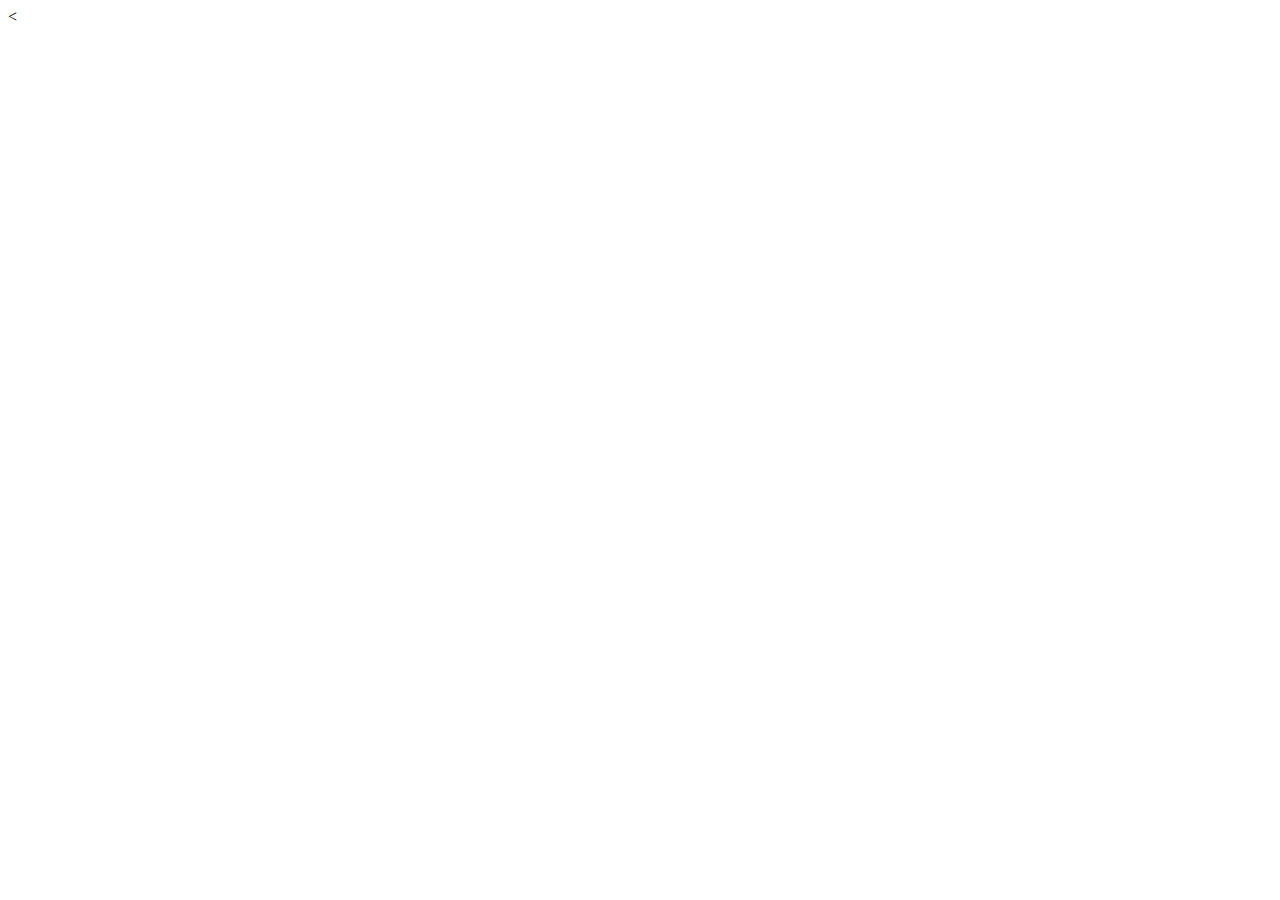
==== pages/shop.html @ 3d235d92 ":sparkles: Add: Add layout of home, featured, collection, women sneakers and offer section" ====
<!DOCTYPE html>
<html lang="en">
    <head>
        <meta charset="UTF-8">
        <meta name="viewport" content="width=device-width, initial-scale=1.0">

        <!-- ===== CSS ===== -->
        <

        <!-- ===== BOX ICONS ===== -->
        

        <title>Responsive Ecommerce Website Sneakers</title>
    </head>
    <body>

        <!--===== HEADER =====-->
        

        <main class="l-main">
            
        </main>

        <!--===== FOOTER =====-->
        

        <!--===== MAIN JS =====-->
        
    </body>
</html>
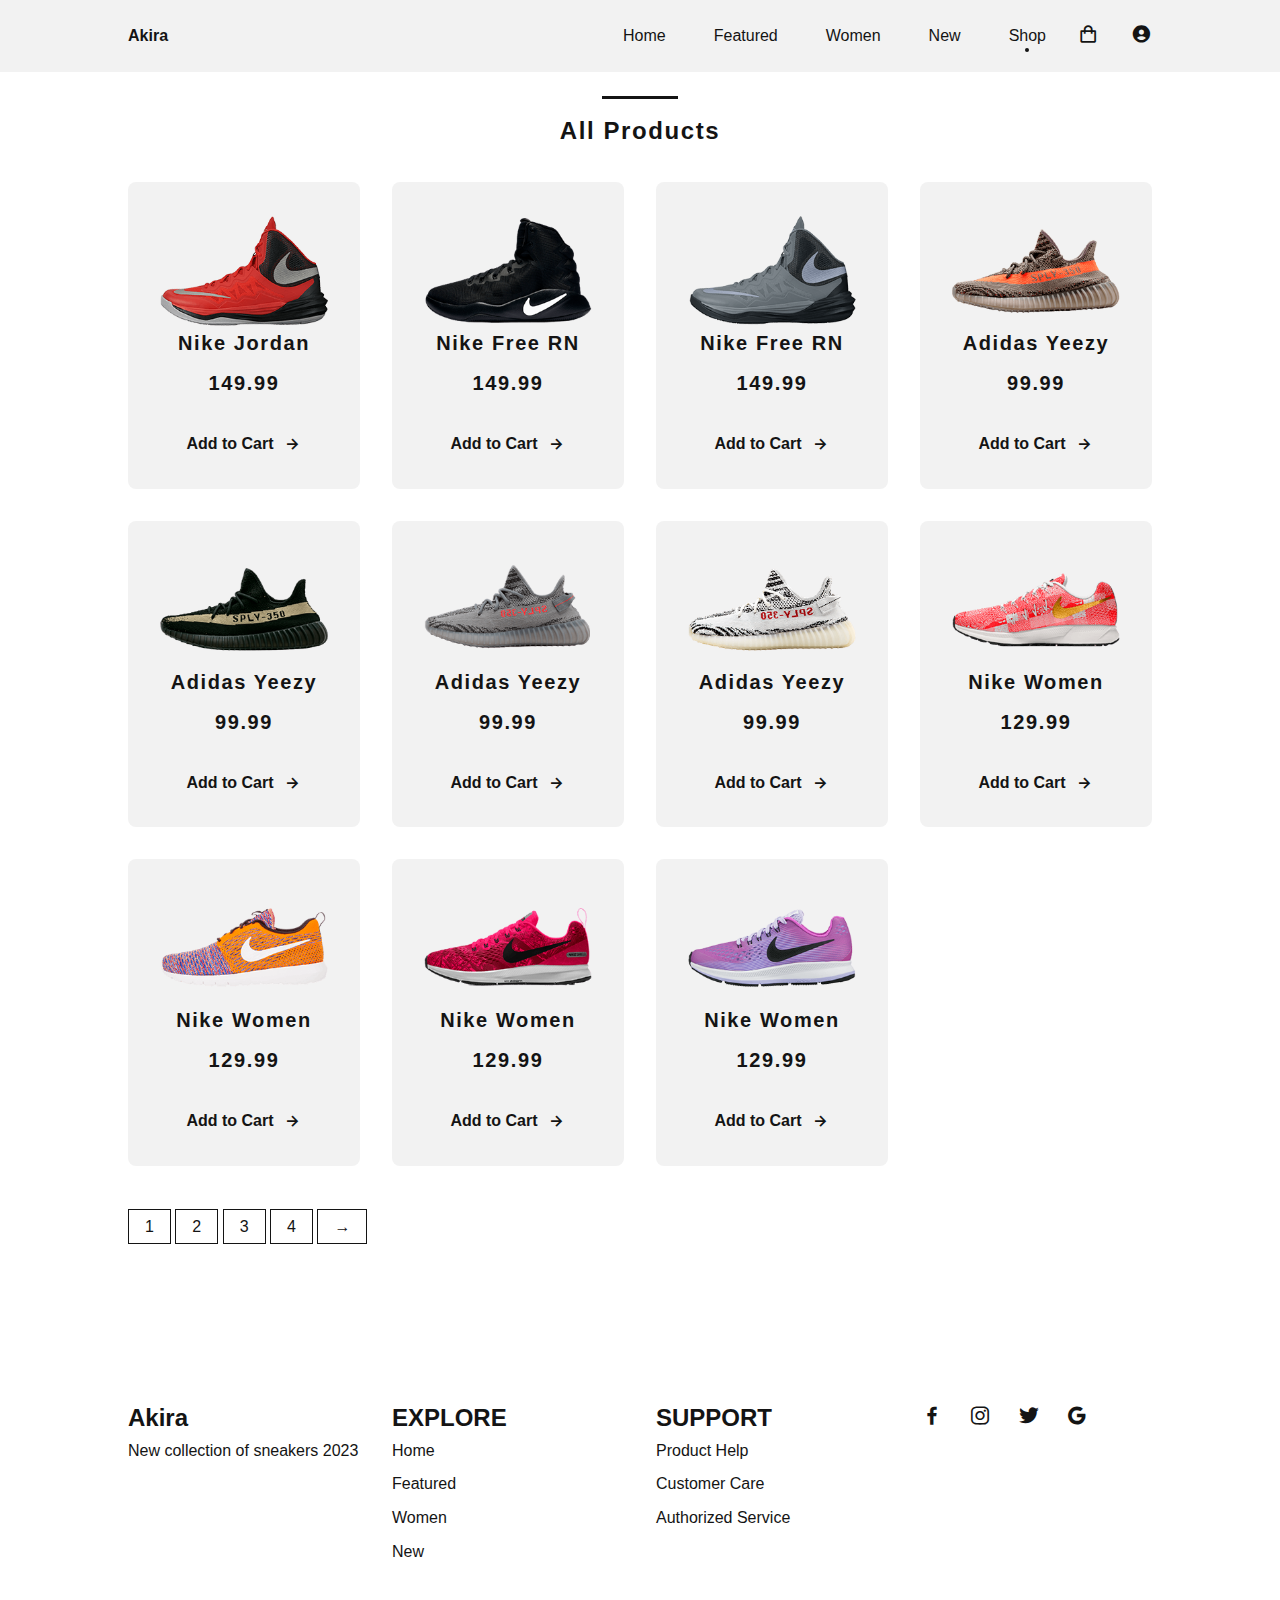
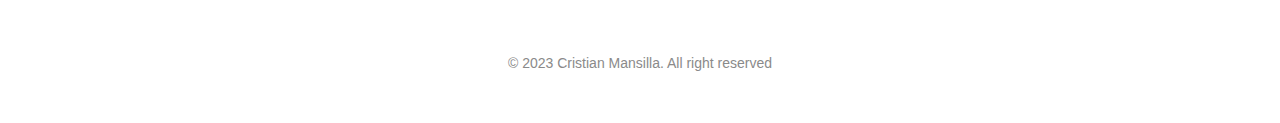
==== commit 6a3cfe6e: ":sparkles: Add: Add render of sneakers with fetch API" ====
--- a/pages/shop.html
+++ b/pages/shop.html
@@ -3,28 +3,184 @@
     <head>
         <meta charset="UTF-8">
         <meta name="viewport" content="width=device-width, initial-scale=1.0">
-
-        <!-- ===== CSS ===== -->
-        <
-
-        <!-- ===== BOX ICONS ===== -->
-        
-
-        <title>Responsive Ecommerce Website Sneakers</title>
+        <link rel="stylesheet" href="../assets/css/style.css">
+        <link rel="stylesheet" href="../assets/css/mediaqueries.css">
+        <link href='https://unpkg.com/boxicons@2.1.4/css/boxicons.min.css' rel='stylesheet'>
+        <link rel="shortcut icon" href="../assets/img/collection2.png" type="image/x-icon"/>
+        <title>Akira - Shop</title>
     </head>
     <body>
 
-        <!--===== HEADER =====-->
-        
+        <header class="l-header" id="header">
+            <nav class="nav bd-grid">
+                <div class="nav__toggle" id="nav-toggle">
+                    <i class='bx bxs-grid'></i>
+                </div>
+
+                <a href="../index.html#home" class="nav__logo">Akira</a>
+
+                <div class="nav__menu" id="nav-menu">
+                    <ul class="nav__list">
+                        <li class="nav__item">
+                            <a href="../index.html" class="nav__link">Home</a>
+                        </li>
+                        <li class="nav__item">
+                            <a href="../index.html#featured" class="nav__link">Featured</a>
+                        </li>
+                        <li class="nav__item">
+                            <a href="../index.html#women" class="nav__link">Women</a>
+                        </li>
+                        <li class="nav__item">
+                            <a href="../index.html#new" class="nav__link">New</a>
+                        </li>
+                        <li class="nav__item">
+                            <a href="#shop" class="nav__link active">Shop</a>
+                        </li>
+                    </ul>
+                </div>
+
+                <div class="nav__shop">
+                    <i class='bx bx-shopping-bag'></i>
+                </div>
+
+                <div class="nav__login">
+                    <i class='bx bxs-user-circle'></i>
+                </div>
+            </nav>
+        </header>
 
         <main class="l-main">
-            
+            <section class="featured section" id="shop">
+                <h2 class="section-title">All Products</h2>
+
+                <div class="featured__container bd-grid" id="sneakers">
+                    <!-- <article class="sneaker">
+                        <img src="../assets/img/featured1.png" alt="" class="sneake__img">
+                        <span class="sneaker__name">Nike Jordan</span>
+                        <span class="sneaker__price">$149.99</span>
+                        <a href="" class="button-light">Add to Cart <i class='bx bx-right-arrow-alt button-icon'></i></a>
+                    </article>
+
+                    <article class="sneaker">
+                        <img src="../assets/img/featured2.png" alt="" class="sneake__img">
+                        <span class="sneaker__name">Nike Free RN</span>
+                        <span class="sneaker__price">$149.99</span>
+                        <a href="" class="button-light">Add to Cart <i class='bx bx-right-arrow-alt button-icon'></i></a>
+                    </article>
+
+                    <article class="sneaker">
+                        <img src="../assets/img/featured3.png" alt="" class="sneake__img">
+                        <span class="sneaker__name">Nike Free RN</span>
+                        <span class="sneaker__price">$149.99</span>
+                        <a href="" class="button-light">Add to Cart <i class='bx bx-right-arrow-alt button-icon'></i></a>
+                    </article>
+
+                    <article class="sneaker">
+                        <img src="../assets/img/new2.png" alt="" class="sneake__img">
+                        <span class="sneaker__name">Adidas Yeezy</span>
+                        <span class="sneaker__price">$79.99</span>
+                        <a href="" class="button-light">Add to Cart <i class='bx bx-right-arrow-alt button-icon'></i></a>
+                    </article>
+
+                    <article class="sneaker">
+                        <img src="../assets/img/new3.png" alt="" class="sneake__img">
+                        <span class="sneaker__name">Adidas Yeezy</span>
+                        <span class="sneaker__price">$79.99</span>
+                        <a href="" class="button-light">Add to Cart <i class='bx bx-right-arrow-alt button-icon'></i></a>
+                    </article>
+
+                    <article class="sneaker">
+                        <img src="../assets/img/new4.png" alt="" class="sneake__img">
+                        <span class="sneaker__name">Adidas Yeezy</span>
+                        <span class="sneaker__price">$79.99</span>
+                        <a href="" class="button-light">Add to Cart <i class='bx bx-right-arrow-alt button-icon'></i></a>
+                    </article>
+
+                    <article class="sneaker">
+                        <img src="../assets/img/new5.png" alt="" class="sneake__img">
+                        <span class="sneaker__name">Adidas Yeezy</span>
+                        <span class="sneaker__price">$79.99</span>
+                        <a href="" class="button-light">Add to Cart <i class='bx bx-right-arrow-alt button-icon'></i></a>
+                    </article>
+
+                    <article class="sneaker">
+                        <img src="../assets/img/women1.png" alt="" class="sneake__img">
+                        <span class="sneaker__name">Nike Women</span>
+                        <span class="sneaker__price">$129.99</span>
+                        <a href="" class="button-light">Add to Cart <i class='bx bx-right-arrow-alt button-icon'></i></a>
+                    </article>
+
+                    <article class="sneaker">
+                        <img src="../assets/img/women2.png" alt="" class="sneake__img">
+                        <span class="sneaker__name">Nike Women</span>
+                        <span class="sneaker__price">$129.99</span>
+                        <a href="" class="button-light">Add to Cart <i class='bx bx-right-arrow-alt button-icon'></i></a>
+                    </article>
+
+                    <article class="sneaker">
+                        <img src="../assets/img/women3.png" alt="" class="sneake__img">
+                        <span class="sneaker__name">Nike Women</span>
+                        <span class="sneaker__price">$129.99</span>
+                        <a href="" class="button-light">Add to Cart <i class='bx bx-right-arrow-alt button-icon'></i></a>
+                    </article>
+
+                    <article class="sneaker">
+                        <img src="../assets/img/women4.png" alt="" class="sneake__img">
+                        <span class="sneaker__name">Nike Women</span>
+                        <span class="sneaker__price">$129.99</span>
+                        <a href="" class="button-light">Add to Cart <i class='bx bx-right-arrow-alt button-icon'></i></a>
+                    </article> -->
+                </div>
+
+                <div class="sneaker__pages bd-grid">
+                    <div>
+                        <span class="sneaker__pag">1</span>
+                        <span class="sneaker__pag">2</span>
+                        <span class="sneaker__pag">3</span>
+                        <span class="sneaker__pag">4</span>
+                        <span class="sneaker__pag">&#8594;</span>
+                    </div>
+                </div>
+            </section>
         </main>
 
-        <!--===== FOOTER =====-->
+        <footer class="footer section">
+            <div class="footer__container bd-grid">
+                <div class="footer__box">
+                    <h3 class="footer__title">Akira</h3>
+                    <p class="footer__description">New collection of sneakers 2023</p>
+                </div>
+
+                <div class="footer__box">
+                    <h3 class="footer__title">EXPLORE</h3>
+                    <ul>
+                        <li><a href="#home" class="footer__link">Home</a></li>
+                        <li><a href="#featured" class="footer__link">Featured</a></li>
+                        <li><a href="#women" class="footer__link">Women</a></li>
+                        <li><a href="#new" class="footer__link">New</a></li>
+                    </ul>
+                </div>
+
+                <div class="footer__box">
+                    <h3 class="footer__title">SUPPORT</h3>
+                    <ul>
+                        <li><a href="#" class="footer__link">Product Help</a></li>
+                        <li><a href="#" class="footer__link">Customer Care</a></li>
+                        <li><a href="#" class="footer__link">Authorized Service</a></li>
+                    </ul>
+                </div>
+
+                <div class="footer__box">
+                    <a href="#" class="footer__social"><i class='bx bxl-facebook'></i></a>
+                    <a href="#" class="footer__social"><i class='bx bxl-instagram'></i></a>
+                    <a href="#" class="footer__social"><i class='bx bxl-twitter'></i></a>
+                    <a href="#" class="footer__social"><i class='bx bxl-google'></i></a>
+                </div>
+            </div>
+
+            <p class="footer__copy">&#169; 2023 Cristian Mansilla. All right reserved</p>
+        </footer>
         
-
-        <!--===== MAIN JS =====-->
-        
+        <script src="../js/main.js"></script>
     </body>
 </html>--- a/assets/css/style.css
+++ b/assets/css/style.css
@@ -0,0 +1,558 @@
+@import url("https://fonts.googleapis.com/css2?family=Poppins:wght@400;500;600;700&display=swap");
+
+/*===== VARIABLES CSS =====*/
+:root{
+  --header-height: 3rem;
+
+  /*===== Font weight =====*/
+  --font-medium: 500;
+  --font-semi-bold: 600;
+  --font-bold: 700;
+  
+  /*===== Colors =====*/
+  --dark-color: #141414;
+  --dark-color-light: #8a8a8a;
+  --dark-color-lighten: #f2f2f2;
+  --white-color: #fff;
+  
+  /*===== Font and typography =====*/
+  --body-font: 'Popins', sans-serif;
+  --big-font-size: 1.25rem;
+  --bigger-font-size: 1.5rem;
+  --biggest-font-size: 2rem;
+  --h2-font-size: 1.25rem;
+  --normal-font-size: .938rem;
+  --smaller-font-size: .813rem;
+
+
+  /*===== Margins =====*/
+  --mb-1: .5rem;
+  --mb-2: 1rem;
+  --mb-3: 1.5rem;
+  --mb-4: 2rem;
+  --mb-5: 2.5rem;
+  --mb-6: 3rem;
+  
+  /*===== z index =====*/
+  --z-fixed: 100;
+  
+  /*===== Rotate img =====*/
+  --rotate-img: rotate(-30deg);
+}
+
+@media screen and (min-width: 768px) {
+  :root{
+      /*===== Font and typography =====*/
+      --big-font-size: 1.5rem;
+      --bigger-font-size: 2rem;
+      --biggest-font-size: 3rem;
+      --normal-font-size: 1rem;
+      --smaller-font-size: .875rem;
+  }
+}
+
+/*===== BASE =====*/
+*, ::before, ::after{
+  box-sizing: border-box;
+}
+
+html{
+  scroll-behavior: smooth;
+}
+
+body{
+  margin: var(--header-height) 0 0 0;
+  font-family: var(--body-font);
+  font-size: var(--normal-font-size);
+  font-weight: var(--font-medium);
+  color: var(--dark-color);
+  line-height: 1.6;
+}
+
+h1, h2, h3, p, ul{
+  margin: 0;
+}
+
+ul{
+  padding: 0;
+  list-style: none;
+}
+
+a{
+  text-decoration: none;
+  color: var(--dark-color);
+}
+
+img{
+  max-width: 100%;
+  height: auto;
+  display: block;
+}
+
+/*===== CLASS CSS ===== */
+.section{
+  padding: 5rem 0 2rem;
+}
+
+.section-title{
+  position: relative;
+  font-size: var(--big-font-size);
+  margin-bottom: var(--mb-4);
+  text-align: center;
+  letter-spacing: .1rem;
+}
+
+.section-title::after{
+  content: "";
+  position: absolute;
+  width: 56px;
+  height: .18rem;
+  top: -1rem;
+  left: 0;
+  right: 0;
+  margin: auto;
+  background-color: var(--dark-color);
+}
+
+/*===== LAYOUT =====*/
+.bd-grid{
+  max-width: 1024px;
+  display: grid;
+  grid-template-columns: 100%;
+  column-gap: 2rem;
+  width: calc(100% - 2rem);
+  margin-left: var(--mb-2);
+  margin-right: var(--mb-2);
+}
+
+.l-header{
+  width: 100%;
+  position: fixed;
+  top: 0;
+  left: 0;
+  z-index: var(--z-fixed);
+  background-color: var(--dark-color-lighten);
+}
+
+/*===== NAV =====*/
+.nav{
+  height: var(--header-height);
+  display: flex;
+  justify-content: space-between;
+  align-items: center;
+}
+
+@media screen and (max-width: 769px) {
+  .nav__menu{
+      position: fixed;
+      top: var(--header-height);
+      left: -100%;
+      width: 70%;
+      height: 100vh;
+      padding: 2rem;
+      background-color: var(--white-color);
+      transition: .5s;
+  }
+}
+
+.nav__item{
+  margin-bottom: var(--mb-4);
+}
+
+.nav__logo{
+  font-weight: var(--font-semi-bold);
+}
+
+.nav__toggle, .nav__shop, .nav__login{
+  font-size: 1.3rem;
+  cursor: pointer;
+}
+
+/*===== Show menu =====*/
+.show{
+  left: 0;
+}
+
+.sh{
+  background-color: red;
+}
+/*===== Active link =====*/
+.active{
+  position: relative;
+}
+
+.active::before{
+  content: "";
+  position: absolute;
+  bottom: -.5rem;
+  left: 45%;
+  width: 4px;
+  height: 4px;
+  background-color: var(--dark-color);
+  border-radius: 50%;
+}
+
+
+/*===== Change color header =====*/
+.scroll-header{
+  background-color: var(--white-color);
+  box-shadow: 0 2px 4px rgba(0, 0, 0, .1);
+}
+
+
+/*===== HOME =====*/
+.home{
+  background-color: var(--dark-color-lighten);
+  overflow: hidden;
+}
+
+.home__container{
+  height: calc(100vh - var(--header-height));
+}
+
+.home__sneaker{
+  position: relative;
+  display: flex;
+  justify-content: center;
+  align-self: center;
+}
+
+.home__shape{
+  width: 220px;
+  height: 220px;
+  background-color: var(--dark-color);
+  border-radius: 50%;
+}
+
+.home__img{
+  position: absolute;
+  top: 1.5rem;
+  max-width: initial;
+  width: 275px;
+  transform: rotate(var(--rotate-img));
+}
+
+.home__new{
+  display: block;
+  font-size: var(--smaller-font-size);
+  font-weight: var(--font-semi-bold);
+  margin-bottom: var(--mb-2);
+}
+
+.home__title{
+  font-size: var(--bigger-font-size);
+  margin-bottom: var(--mb-1);
+}
+
+.home__description{
+  margin-bottom: var(--mb-6);
+}
+
+/*===== buttons =====*/
+.button{
+  display: inline-block;
+  background-color: var(--dark-color);
+  color: var(--white-color);
+  padding: 1.125rem 2rem;
+  font-weight: var(--font-medium);
+  border-radius: .5rem;
+  transition: .3s;
+}
+
+.button:hover{
+  transform: translateY(-.25rem);
+}
+
+.button-light{
+  display: inline-flex;
+  color: var(--dark-color);
+  font-weight: var(--font-bold);
+  align-items: center;
+}
+
+.button-icon{
+  font-size: 1.25rem;
+  margin-left: var(--mb-1);
+  transition: .3s;
+}
+
+.button-light:hover .button-icon{
+  transform: translateX(-.25rem);
+}
+
+/*===== FEATURED =====*/
+.featured__container{
+  row-gap: 2rem;
+  grid-template-columns: repeat(auto-fit, minmax(220px, 1fr));
+}
+
+.sneaker{
+  position: relative;
+  display: flex;
+  flex-direction: column;
+  align-items: center;
+  padding: 2rem;
+  background-color: var(--dark-color-lighten);
+  border-radius: .5rem;
+  transition: .3s;
+}
+
+.sneaker__sale{
+  position: absolute;
+  left: .5rem;
+  background-color: var(--dark-color);
+  color: var(--white-color);
+  padding: .25rem .5rem;
+  border-radius: .25rem;
+  font-size: var(--h2-font-size);
+  transform: rotate(-90deg);
+  letter-spacing: .1rem;
+}
+
+.sneaker__img{
+  width: 220px;
+  margin-top: var(--mb-3);
+  margin-bottom: var(--mb-6);
+  transform: var(--rotate-img);
+  filter: drop-shadow(0 12px 8px rgba(0, 0, 0, 0.2));
+}
+
+.sneaker__name, .sneaker__price{
+  font-size: var(--h2-font-size);
+  letter-spacing: .1rem;
+  font-weight: var(--font-bold);
+}
+
+.sneaker__name{
+  margin-bottom: var(--mb-1);
+}
+
+.sneaker__price{
+  margin-bottom: var(--mb-4);
+}
+
+.sneaker:hover{
+  transform: translateY(-.5rem);
+}
+
+.sneaker__pages{
+  margin-top: var(--mb-6);
+}
+
+.sneaker__pag{
+  padding: .5rem 1rem;
+  border: 1px solid var(--dark-color);
+}
+
+.sneaker__pag:hover{
+  background-color: var(--dark-color);
+  color: var(--white-color);
+}
+
+/*===== COLLECTION =====*/
+.collection__container{
+  row-gap: 2rem;
+  justify-content: center;
+}
+
+.collection__card{
+  position: relative;
+  display: flex;
+  height: 328px;
+  background-color: var(--dark-color-lighten);
+  padding: 2rem;
+  border-radius: .5rem;
+  transition: .3s;
+}
+
+.collection__data{
+  align-self: flex-end;
+}
+
+.collection__img{
+  position: absolute;
+  top: 0;
+  right: 0;
+  width: 230px;
+}
+
+.collection__name{
+  font-size: var(--bigger-font-size);
+  margin-bottom: .25rem;
+}
+
+.collection__description{
+  margin-bottom: var(--mb-2);
+}
+
+.collection__card:hover{
+  transform: translateY(-.5rem);
+}
+
+/*===== WOMEN SNEAKERS =====*/
+.women__container{
+  row-gap: 2rem;
+  grid-template-columns: repeat(auto-fit, minmax(220px, 1fr));
+}
+
+/*===== OFFER =====*/
+.offer__container{
+  grid-template-columns: 55% 45%;
+  column-gap: 0;
+  background-color: var(--dark-color-lighten);
+  border-radius: .5rem;
+  justify-content: center;
+}
+
+.offer__data{
+  padding: 4rem 0 4rem 1.5rem;
+}
+
+.offer__title{
+  font-size: var(--biggest-font-size);
+  margin-bottom: .25rem;
+}
+
+.offer__description{
+  margin-bottom: var(--mb-3);
+}
+
+.offer__img{
+  width: 153px;
+}
+
+/*===== NEW COLLECTION  =====*/
+.new__container{
+  row-gap: 2rem;
+}
+
+.new__men{
+  display: flex;
+  flex-direction: column;
+  justify-content: center;
+  background-color: var(--dark-color-lighten);
+  border-radius: .5rem;
+  padding: 2rem;
+}
+
+.new__men-img{
+  width: 276px;
+  margin-bottom: var(--mb-3);
+}
+
+.new-title{
+  font-size: var(--bigger-font-size);
+  margin-bottom: .25rem;
+}
+
+.new__price{
+  display: block;
+  margin-bottom: var(--mb-3);
+}
+
+.new__sneaker{
+  display: grid;
+  gap: 1.5rem;
+  grid-template-columns: repeat(auto-fit, minmax(220px, 1fr));
+}
+
+.new__sneaker-card{
+  position: relative;
+  padding: 3.5rem 1.5rem;
+  background-color: var(--dark-color-lighten);
+  border-radius: .5rem;
+  overflow: hidden;
+  display: flex;
+  justify-content: center;
+}
+
+.new__sneaker-img{
+  width: 220px;
+}
+
+.new__sneaker-overlay{
+  position: absolute;
+  left: 0;
+  bottom: -100%;
+  width: 100%;
+  height: 100%;
+  display: flex;
+  justify-content: center;
+  align-items: center;
+  background-color: rgba(138, 138, 138, .3);
+  transition: .3s;
+}
+
+.new__sneaker-card:hover .new__sneaker-overlay{
+  bottom: 0;
+}
+/*===== NEWSLETTER =====*/
+.newsletter__container{
+  background-color: var(--dark-color);
+  color: var(--white-color);
+  padding: 2rem .5rem;
+  border-radius: .5rem;
+  text-align: center;
+}
+
+.newsletter__title{
+  font-size: var(--bigger-font-size);
+  margin-bottom: var(--mb-2);
+}
+
+.newsletter__description{
+  margin-bottom: var(--mb-5);
+}
+
+.newsletter__subscribe{
+  display: flex;
+  column-gap: .5rem;
+  background-color: var(--white-color);
+  padding: .5rem;
+  border-radius: .5rem;
+}
+
+.newsletter__input{
+  outline: none;
+  border: none;
+  width: 90%;
+  font-size: var(--normal-font-size);
+}
+
+.newsletter__input::placeholder{
+  color: var(--dark-color);
+  font-family: var(--body-font);
+  font-size: var(--normal-font-size);
+  font-weight: var(--font-semi-bold);
+}
+
+/*===== FOOTER =====*/
+.footer__container{
+  grid-template-columns: repeat(auto-fit, minmax(220px, 1fr));
+}
+
+.footer__box{
+  margin-bottom: var(--mb-4);
+}
+
+.footer__title{
+  font-size: var(--big-font-size);
+}
+
+.footer__link{
+  display: block;
+  width: max-content;
+  margin-bottom: var(--mb-1);
+}
+
+.footer__social{
+  font-size: 1.5rem;
+  margin-right: 1.25rem;
+}
+
+.footer__copy{
+  padding-top: 3rem;
+  font-size: var(--smaller-font-size);
+  color: var(--dark-color-light);
+  text-align: center;
+}--- a/assets/css/mediaqueries.css
+++ b/assets/css/mediaqueries.css
@@ -0,0 +1,143 @@
+@media screen and (min-width: 576px) {
+    .collection__container{
+        grid-template-columns: 415px;
+    }
+
+    .collection__img{
+        width: 260px;
+    }
+
+    .offer__container{
+        grid-template-columns: max-content max-content;
+    }
+
+    .offer__data{
+        text-align: center;
+    }
+
+    .new__men{
+        align-items: center;
+    }
+}
+
+@media screen and (min-width: 769px) {
+    :root{
+        --header-height: 3rem;
+
+        /*===== Colors =====*/
+        --dark-color: #141414;
+        --dark-color-light: #8a8a8a;
+        --dark-color-lighten: #f2f2f2;
+        --white-color: #fff;
+
+        /*===== Margins =====*/
+        --mb-1: .5rem;
+        --mb-2: 1rem;
+        --mb-3: 1.5rem;
+        --mb-4: 2rem;
+        --mb-5: 2.5rem;
+        --mb-6: 3rem;
+    }
+
+    body{
+        margin: 0;
+    }
+
+    .section{
+        padding: 7rem 0 3rem;
+    }
+
+    .section-title::after{
+        width: 76px;
+    }
+
+    .nav{
+        height: calc(var(--header-height) + 1.5rem);
+    }
+
+    .nav__menu{
+        margin-left: auto;
+    }
+
+    .nav__list{
+        display: flex;
+    }
+
+    .nav__item{
+        margin-left: var(--mb-6);
+        margin-bottom: 0;
+    }
+
+    .nav__toggle{
+        display: none;
+    }
+
+    .home__container{
+        height: 100vh;
+        grid-template-columns: max-content max-content;
+        justify-content: center;
+        align-items: center;
+    }
+
+    .home__sneaker{
+        order: 1;
+    }
+
+    .home__shape{
+        width: 376px;
+        height: 376px;
+    }
+
+    .home__img{
+        width: 470px;
+        top: 3.5rem;
+        right: 0;
+        left: -3rem;
+    }
+
+    .newsletter__container{
+        grid-template-columns: max-content max-content;
+        justify-content: center;
+        align-items: center;
+        padding: 4.5rem 2rem;
+        column-gap: 3rem;
+    }
+
+    .newsletter__description{
+        margin-bottom: 0;
+    }
+
+    .newsletter__subscribe{
+        width: 360px;
+        height: max-content;
+    }
+}
+
+@media screen and (min-width: 1024px) {
+    .bd-grid{
+        margin-left: auto;
+        margin-right: auto;
+    }
+
+    .home__container{
+        column-gap: 8rem;
+    }
+
+    .collection__container{
+        grid-template-columns: repeat(2, 415px);
+    }
+
+    .new__container{
+        grid-template-columns: max-content 1fr;
+    }
+
+    .new__men{
+        align-items: initial;
+        justify-content: flex-end;
+        padding: 4rem 2rem;
+    }
+
+    .new__men-img{
+        margin-bottom: var(--mb-6);
+    }
+}